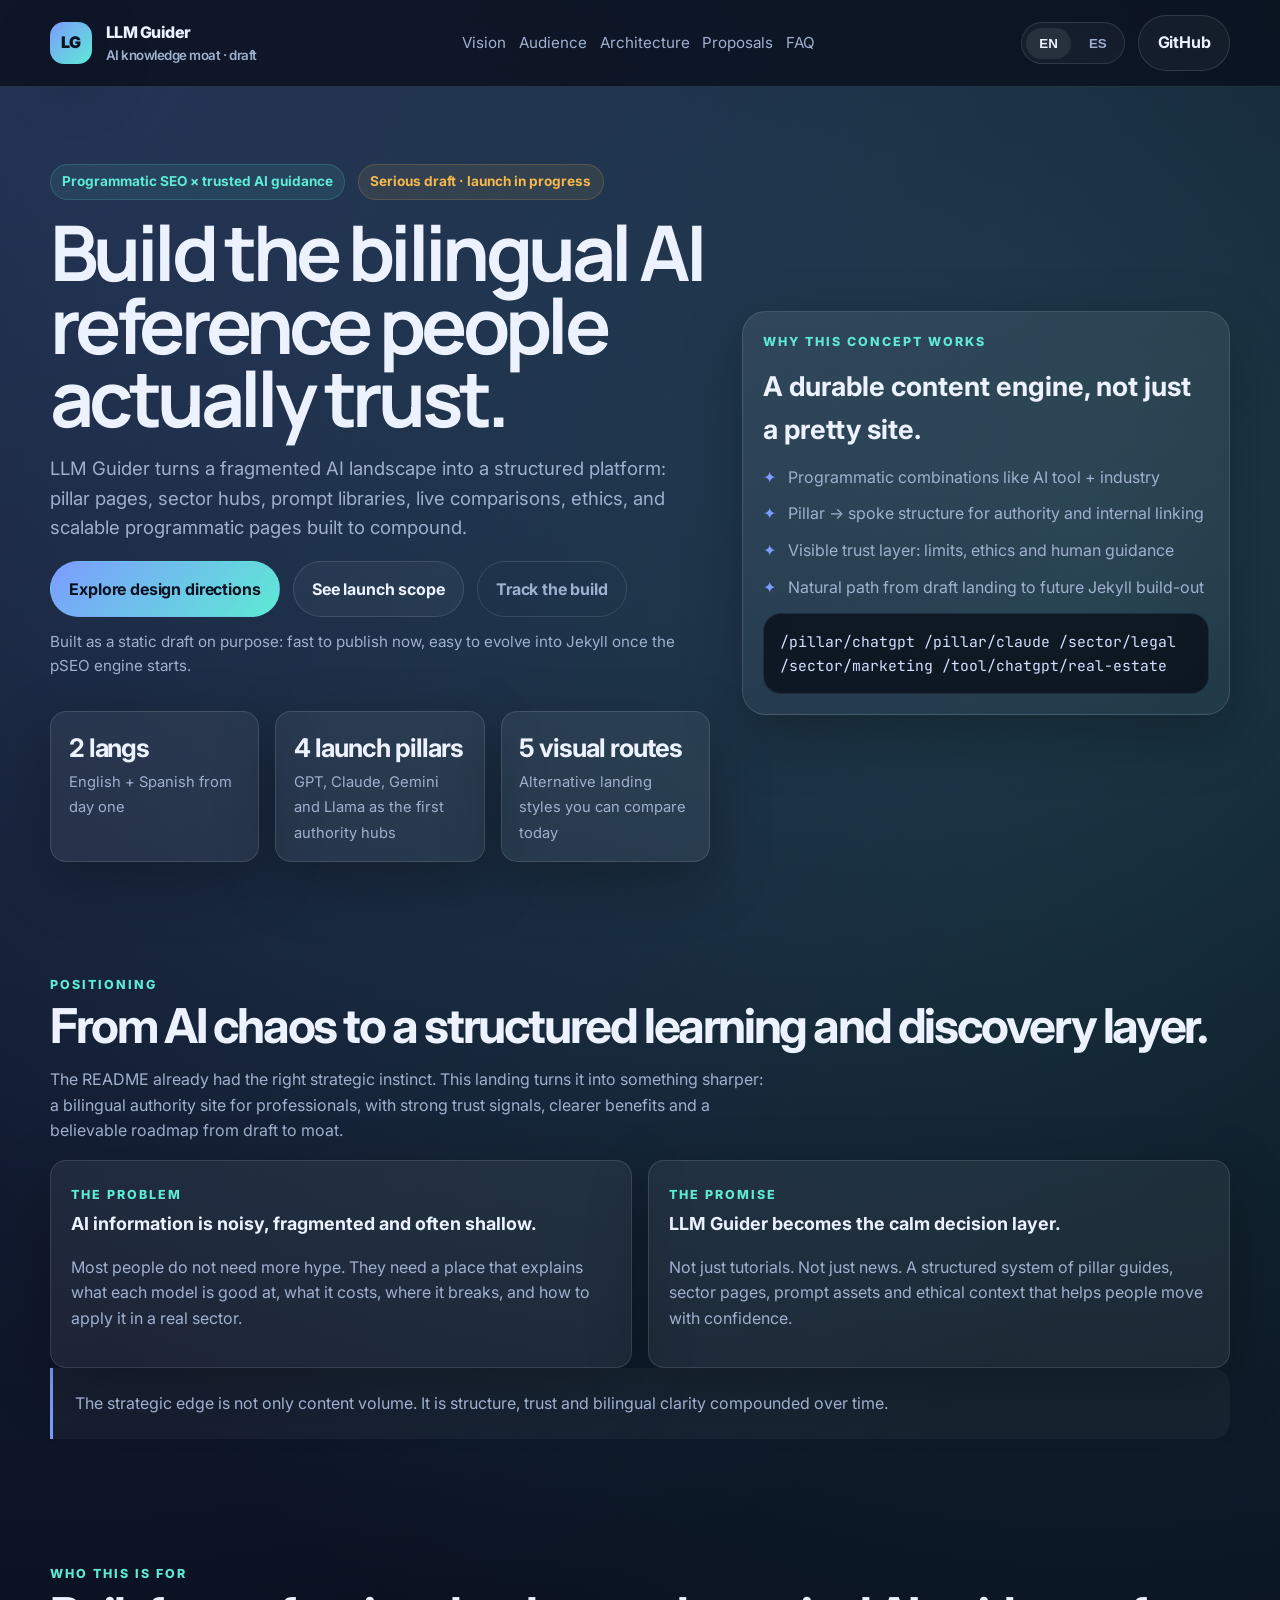
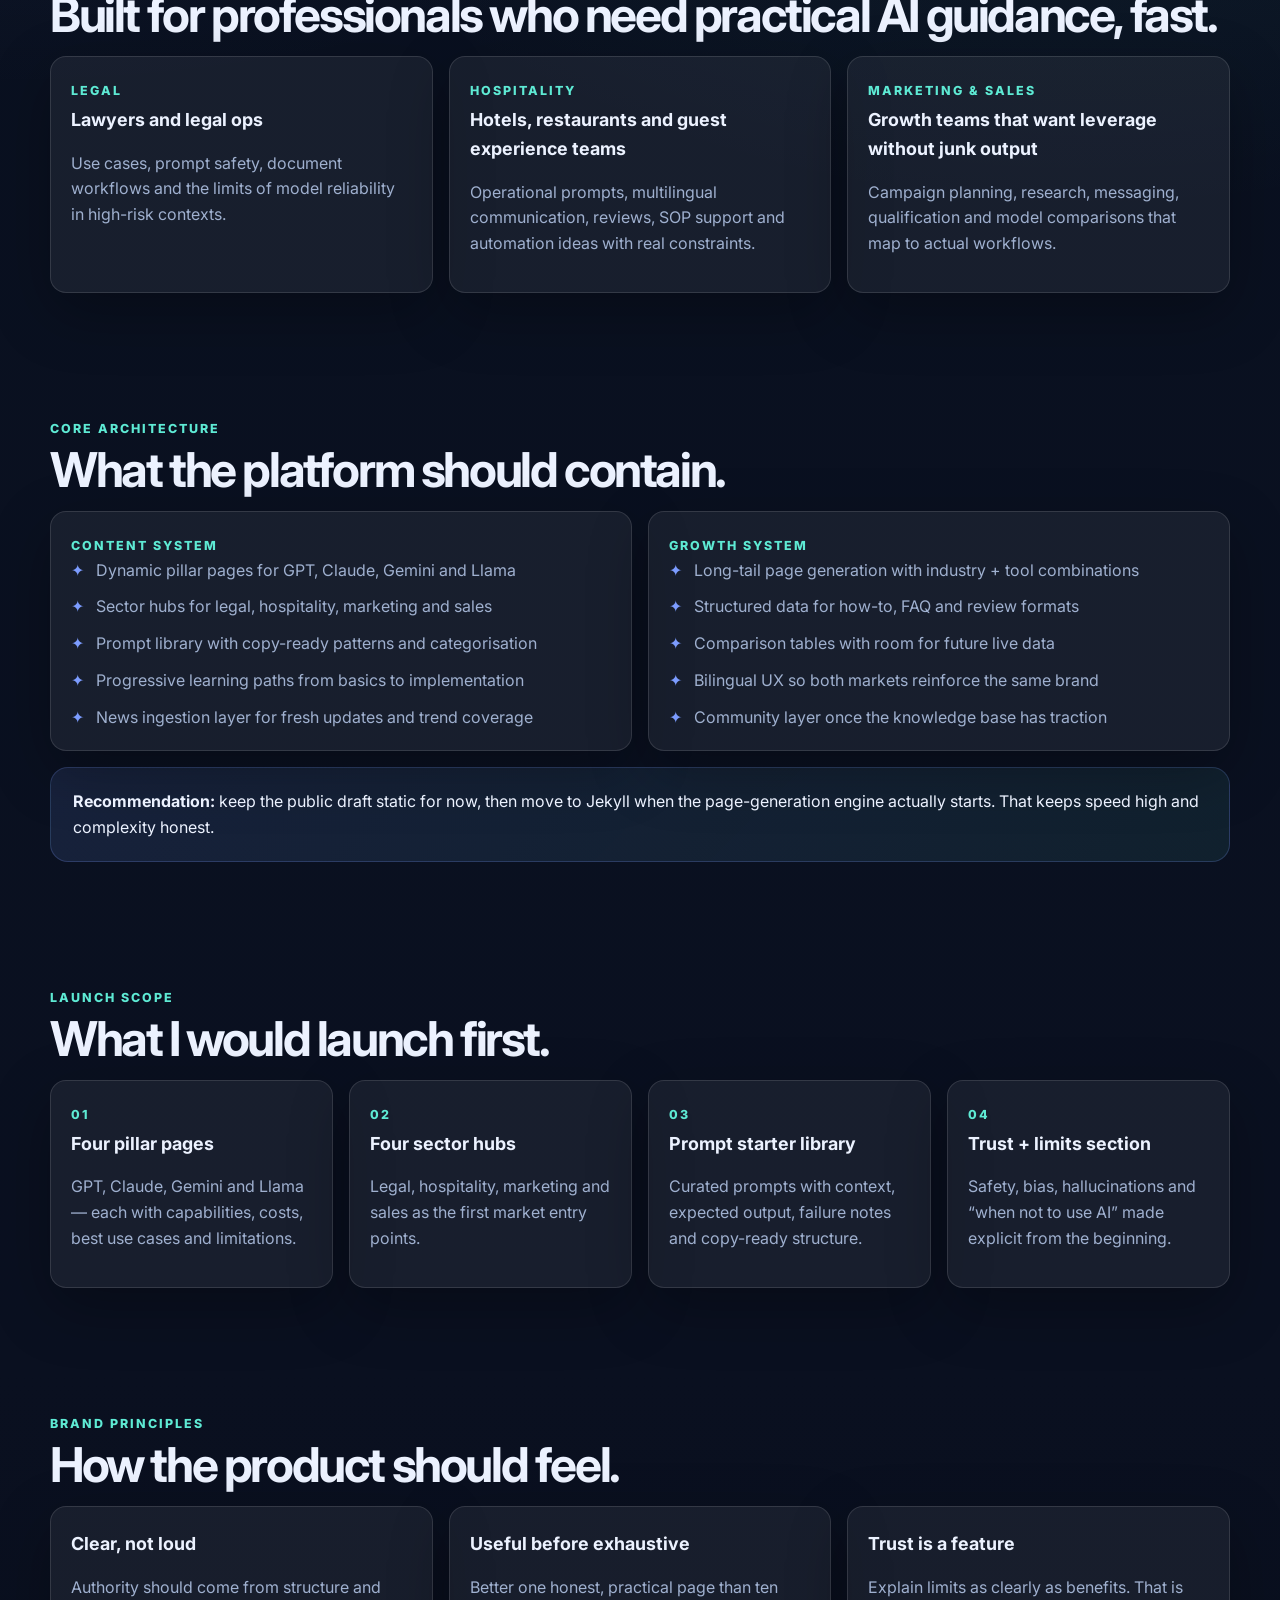
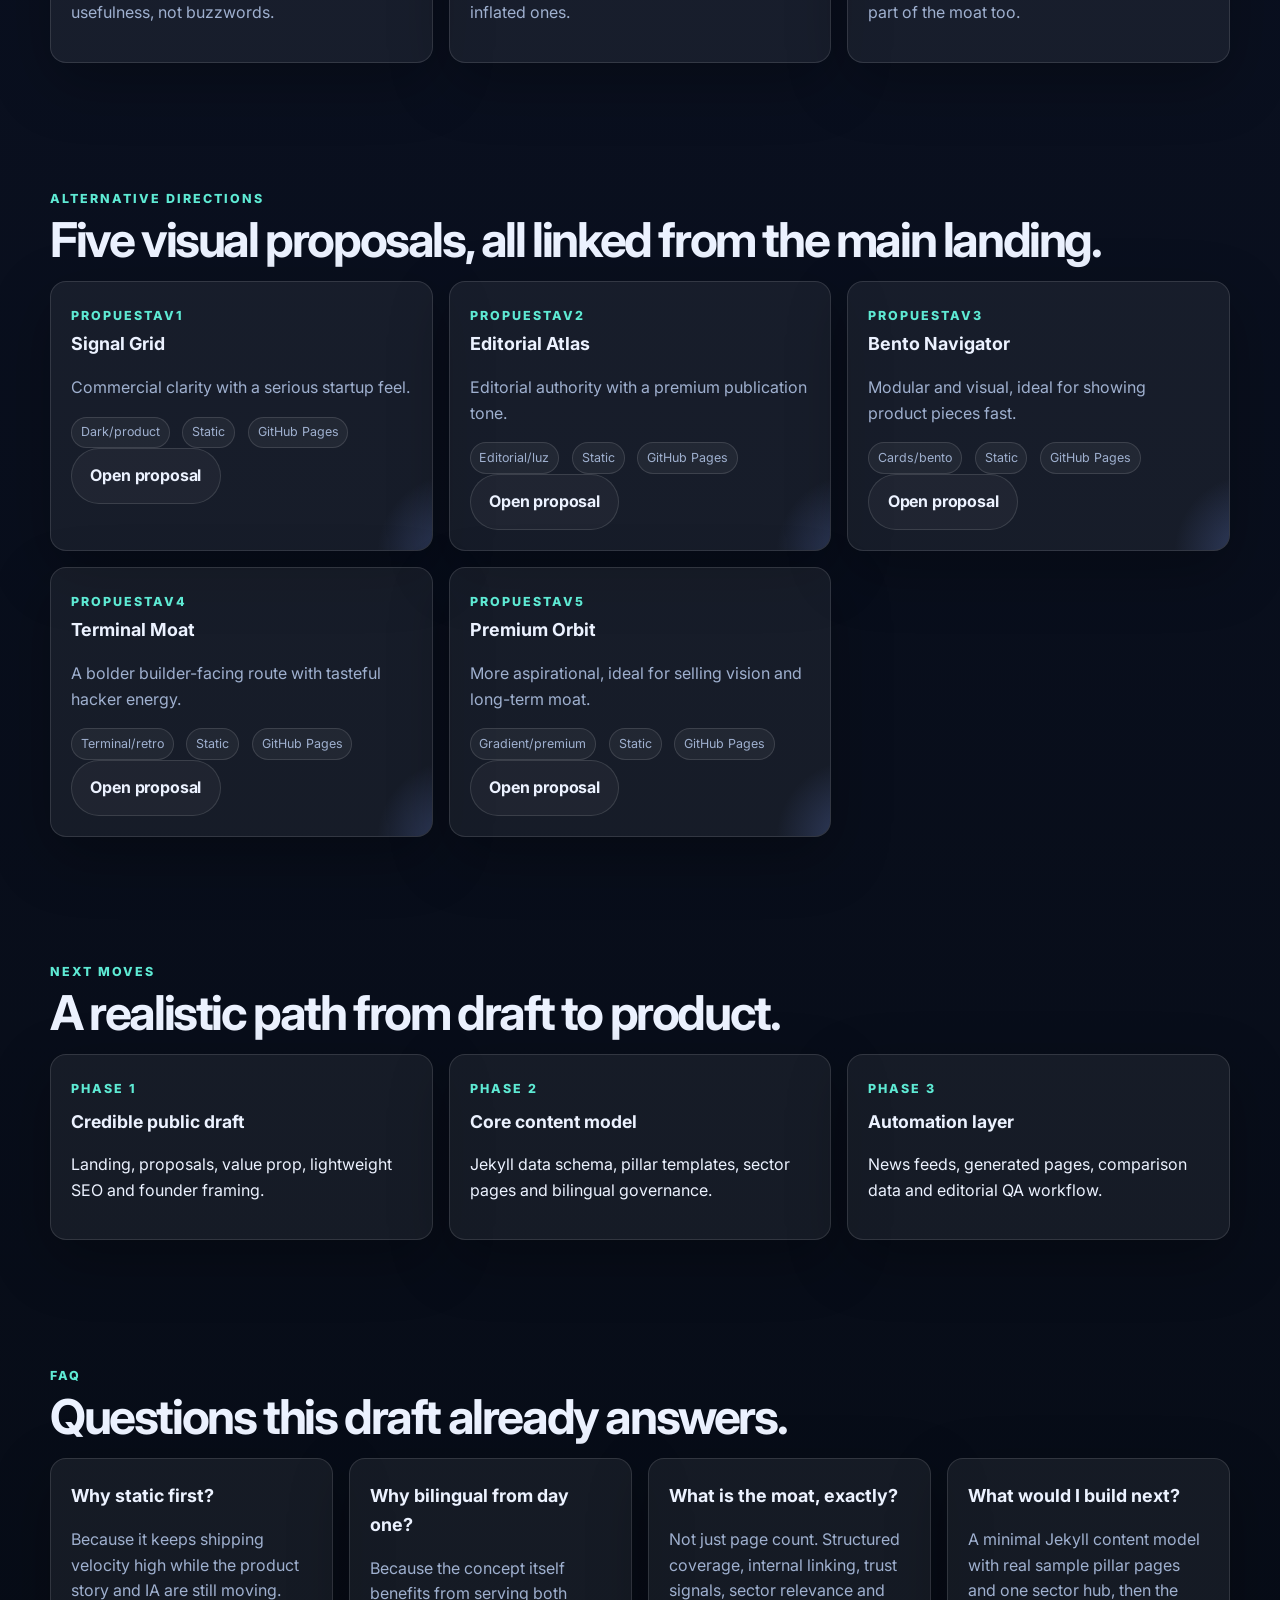
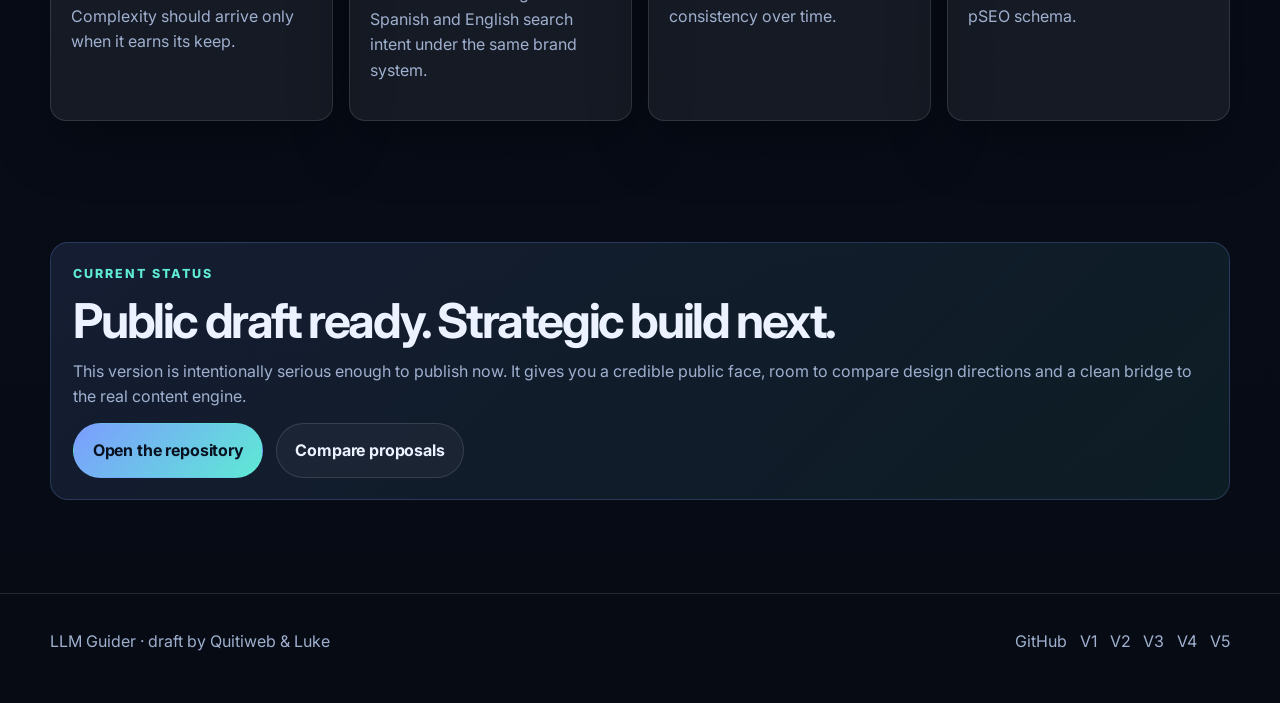
==== index.html @ 237760b2 "Create public landing and design proposal drafts" ====
<!doctype html>
<html lang="en">
<head>
  <title>LLM Guider — Build the AI knowledge moat</title>
  <meta name="description" content="LLM Guider is a bilingual AI knowledge platform concept: pillar pages, programmatic SEO, sector hubs, prompt libraries, and trustworthy guidance for real professionals.">
  <meta property="og:title" content="LLM Guider — Build the AI knowledge moat">
  <meta property="og:description" content="A serious draft for a scalable bilingual AI authority site built around programmatic SEO, sector hubs and trustworthy learning paths.">
  <meta property="og:type" content="website">
  <meta property="og:url" content="https://guider.quitiweb.com/">
  <meta property="og:image" content="https://guider.quitiweb.com/assets/og-preview.svg">
  <meta name="twitter:card" content="summary_large_image">
  <meta name="twitter:title" content="LLM Guider — Build the AI knowledge moat">
  <meta name="twitter:description" content="Bilingual AI authority platform draft with sector hubs, pSEO and trustworthy guidance.">
  <meta name="twitter:image" content="https://guider.quitiweb.com/assets/og-preview.svg">
  <meta charset="utf-8">
  <meta name="viewport" content="width=device-width, initial-scale=1">
  <meta name="theme-color" content="#08111f">
  <link rel="icon" href="/assets/favicon.svg" type="image/svg+xml">
  <link rel="preconnect" href="https://fonts.googleapis.com">
  <link rel="preconnect" href="https://fonts.gstatic.com" crossorigin>
  <link href="https://fonts.googleapis.com/css2?family=Inter:wght@400;500;600;700;800&family=JetBrains+Mono:wght@400;600;700&family=Manrope:wght@600;700;800&display=swap" rel="stylesheet">
  <link rel="stylesheet" href="/assets/site.css">
  <script type="application/ld+json">{
    "@context": "https://schema.org",
    "@type": "WebSite",
    "name": "LLM Guider",
    "url": "https://guider.quitiweb.com/",
    "description": "Bilingual AI knowledge platform draft focused on programmatic SEO, learning paths, sector hubs and trustworthy guidance.",
    "inLanguage": ["en", "es"],
    "creator": [{"@type": "Person", "name": "Quitiweb"}, {"@type": "Person", "name": "Luke"}]
  }</script>
</head>
<body>
<header class="site-header">
  <div class="container nav">
    <a class="brand" href="/"><span class="brand-mark">LG</span><span>LLM Guider<small>AI knowledge moat · draft</small></span></a>
    <div class="nav-links">
      <a href="#vision"><span class="inline-lang" data-lang="en">Vision</span><span class="inline-lang" data-lang="es">Visión</span></a>
      <a href="#audience"><span class="inline-lang" data-lang="en">Audience</span><span class="inline-lang" data-lang="es">Audiencia</span></a>
      <a href="#architecture"><span class="inline-lang" data-lang="en">Architecture</span><span class="inline-lang" data-lang="es">Arquitectura</span></a>
      <a href="#proposals"><span class="inline-lang" data-lang="en">Proposals</span><span class="inline-lang" data-lang="es">Propuestas</span></a>
      <a href="#faq">FAQ</a>
    </div>
    <div class="nav-actions">
      <div class="toggle-group" aria-label="Language toggle"><button type="button" data-set-lang="en">EN</button><button type="button" data-set-lang="es">ES</button></div>
      <a class="button button-secondary" href="https://github.com/Quitiweb/llm-guider">GitHub</a>
    </div>
  </div>
</header>
<main>
<section class="hero"><div class="container hero-grid"><div>
<div class="badge-row"><span class="eyebrow">Programmatic SEO × trusted AI guidance</span><span class="status-chip"><span class="inline-lang" data-lang="en">Serious draft · launch in progress</span><span class="inline-lang" data-lang="es">Draft serio · lanzamiento en marcha</span></span></div>
<div data-lang="en"><h1>Build the bilingual AI reference people actually trust.</h1></div>
<div data-lang="es"><h1>Construid la referencia bilingüe sobre IA en la que la gente sí confíe.</h1></div>
<div data-lang="en"><p class="lead">LLM Guider turns a fragmented AI landscape into a structured platform: pillar pages, sector hubs, prompt libraries, live comparisons, ethics, and scalable programmatic pages built to compound.</p></div>
<div data-lang="es"><p class="lead">LLM Guider convierte un panorama de IA fragmentado en una plataforma estructurada: páginas pilar, hubs sectoriales, biblioteca de prompts, comparativas vivas, ética y páginas programáticas pensadas para escalar.</p></div>
<div class="hero-actions">
<a class="button button-primary" href="#proposals"><span class="inline-lang" data-lang="en">Explore design directions</span><span class="inline-lang" data-lang="es">Ver propuestas de diseño</span></a>
<a class="button button-secondary" href="#launch-scope"><span class="inline-lang" data-lang="en">See launch scope</span><span class="inline-lang" data-lang="es">Ver alcance inicial</span></a>
<a class="button button-ghost" href="https://github.com/Quitiweb/llm-guider"><span class="inline-lang" data-lang="en">Track the build</span><span class="inline-lang" data-lang="es">Seguir el build</span></a>
</div>
<div data-lang="en"><p class="hero-note">Built as a static draft on purpose: fast to publish now, easy to evolve into Jekyll once the pSEO engine starts.</p></div>
<div data-lang="es"><p class="hero-note">Hecho en estático a propósito: rápido de publicar ahora y fácil de evolucionar a Jekyll cuando arranque el motor de pSEO.</p></div>
<div class="metrics"><div class="metric"><strong>2 langs</strong><span><span class="inline-lang" data-lang="en">English + Spanish from day one</span><span class="inline-lang" data-lang="es">Inglés + español desde el día uno</span></span></div><div class="metric"><strong>4 launch pillars</strong><span><span class="inline-lang" data-lang="en">GPT, Claude, Gemini and Llama as the first authority hubs</span><span class="inline-lang" data-lang="es">GPT, Claude, Gemini y Llama como primeros hubs de autoridad</span></span></div><div class="metric"><strong>5 visual routes</strong><span><span class="inline-lang" data-lang="en">Alternative landing styles you can compare today</span><span class="inline-lang" data-lang="es">Cinco estilos de landing comparables desde ya</span></span></div></div>
</div>
<aside class="hero-card"><div class="stack"><span class="kicker"><span class="inline-lang" data-lang="en">Why this concept works</span><span class="inline-lang" data-lang="es">Por qué funciona esta idea</span></span>
<div data-lang="en"><h2 style="font-size:1.7rem; margin:0;">A durable content engine, not just a pretty site.</h2></div>
<div data-lang="es"><h2 style="font-size:1.7rem; margin:0;">Un motor de contenido duradero, no solo una web bonita.</h2></div>
<ul class="list"><li><span class="inline-lang" data-lang="en">Programmatic combinations like AI tool + industry</span><span class="inline-lang" data-lang="es">Combinaciones programáticas como herramienta IA + industria</span></li><li><span class="inline-lang" data-lang="en">Pillar → spoke structure for authority and internal linking</span><span class="inline-lang" data-lang="es">Estructura pillar → spoke para autoridad y enlazado interno</span></li><li><span class="inline-lang" data-lang="en">Visible trust layer: limits, ethics and human guidance</span><span class="inline-lang" data-lang="es">Capa visible de confianza: límites, ética y guía humana</span></li><li><span class="inline-lang" data-lang="en">Natural path from draft landing to future Jekyll build-out</span><span class="inline-lang" data-lang="es">Camino natural desde el draft hasta un futuro despliegue en Jekyll</span></li></ul>
<div class="code-block">/pillar/chatgpt
/pillar/claude
/sector/legal
/sector/marketing
/tool/chatgpt/real-estate</div></div></aside>
</div></section>

<section id="vision" class="section"><div class="container"><span class="kicker"><span class="inline-lang" data-lang="en">Positioning</span><span class="inline-lang" data-lang="es">Posicionamiento</span></span>
<div data-lang="en"><h2>From AI chaos to a structured learning and discovery layer.</h2></div>
<div data-lang="es"><h2>Del caos de la IA a una capa estructurada de aprendizaje y descubrimiento.</h2></div>
<div data-lang="en"><p class="section-intro">The README already had the right strategic instinct. This landing turns it into something sharper: a bilingual authority site for professionals, with strong trust signals, clearer benefits and a believable roadmap from draft to moat.</p></div>
<div data-lang="es"><p class="section-intro">El README ya tenía el instinto estratégico correcto. Esta landing lo convierte en algo más afilado: un sitio bilingüe de autoridad para profesionales, con señales de confianza más fuertes, beneficios más claros y una hoja de ruta creíble desde draft hasta moat.</p></div>
<div class="story-grid">
<article class="story-card"><span class="kicker"><span class="inline-lang" data-lang="en">The problem</span><span class="inline-lang" data-lang="es">El problema</span></span><div data-lang="en"><h3>AI information is noisy, fragmented and often shallow.</h3><p>Most people do not need more hype. They need a place that explains what each model is good at, what it costs, where it breaks, and how to apply it in a real sector.</p></div>
<div data-lang="es"><h3>La información sobre IA es ruidosa, fragmentada y muchas veces superficial.</h3><p>La mayoría no necesita más hype. Necesita un lugar que explique para qué sirve cada modelo, cuánto cuesta, dónde falla y cómo aplicarlo en un sector real.</p></div></article>
<article class="story-card"><span class="kicker"><span class="inline-lang" data-lang="en">The promise</span><span class="inline-lang" data-lang="es">La promesa</span></span><div data-lang="en"><h3>LLM Guider becomes the calm decision layer.</h3><p>Not just tutorials. Not just news. A structured system of pillar guides, sector pages, prompt assets and ethical context that helps people move with confidence.</p></div>
<div data-lang="es"><h3>LLM Guider se convierte en la capa serena de decisión.</h3><p>No solo tutoriales. No solo noticias. Un sistema estructurado de guías pilar, páginas sectoriales, assets de prompts y contexto ético para avanzar con confianza.</p></div></article>
</div>
<div class="quote"><span class="inline-lang" data-lang="en">The strategic edge is not only content volume. It is structure, trust and bilingual clarity compounded over time.</span><span class="inline-lang" data-lang="es">La ventaja estratégica no es solo el volumen de contenido. Es estructura, confianza y claridad bilingüe compuestas en el tiempo.</span></div>
</div></section>

<section id="audience" class="section"><div class="container"><span class="kicker"><span class="inline-lang" data-lang="en">Who this is for</span><span class="inline-lang" data-lang="es">Para quién es</span></span>
<div data-lang="en"><h2>Built for professionals who need practical AI guidance, fast.</h2></div>
<div data-lang="es"><h2>Hecho para profesionales que necesitan guía práctica sobre IA, rápido.</h2></div>
<div class="audience-grid">
<article class="audience-card"><span class="kicker">Legal</span><div data-lang="en"><h3>Lawyers and legal ops</h3><p>Use cases, prompt safety, document workflows and the limits of model reliability in high-risk contexts.</p></div>
<div data-lang="es"><h3>Abogados y legal ops</h3><p>Casos de uso, seguridad en prompts, flujos documentales y límites de fiabilidad en contextos de riesgo.</p></div></article>
<article class="audience-card"><span class="kicker">Hospitality</span><div data-lang="en"><h3>Hotels, restaurants and guest experience teams</h3><p>Operational prompts, multilingual communication, reviews, SOP support and automation ideas with real constraints.</p></div>
<div data-lang="es"><h3>Hoteles, restaurantes y equipos de experiencia de cliente</h3><p>Prompts operativos, comunicación multilingüe, reseñas, apoyo a SOPs e ideas de automatización con restricciones reales.</p></div></article>
<article class="audience-card"><span class="kicker">Marketing & Sales</span><div data-lang="en"><h3>Growth teams that want leverage without junk output</h3><p>Campaign planning, research, messaging, qualification and model comparisons that map to actual workflows.</p></div>
<div data-lang="es"><h3>Equipos de growth que quieren palanca sin basura generada</h3><p>Planificación de campañas, research, mensajería, cualificación y comparativas de modelos ligadas a flujos reales.</p></div></article>
</div>
</div></section>

<section id="architecture" class="section"><div class="container"><span class="kicker"><span class="inline-lang" data-lang="en">Core architecture</span><span class="inline-lang" data-lang="es">Arquitectura base</span></span>
<div data-lang="en"><h2>What the platform should contain.</h2></div>
<div data-lang="es"><h2>Qué debería contener la plataforma.</h2></div>
<div class="grid-2"><article class="card"><span class="kicker"><span class="inline-lang" data-lang="en">Content system</span><span class="inline-lang" data-lang="es">Sistema de contenido</span></span><ul class="list"><li><span class="inline-lang" data-lang="en">Dynamic pillar pages for GPT, Claude, Gemini and Llama</span><span class="inline-lang" data-lang="es">Páginas pilar dinámicas para GPT, Claude, Gemini y Llama</span></li><li><span class="inline-lang" data-lang="en">Sector hubs for legal, hospitality, marketing and sales</span><span class="inline-lang" data-lang="es">Hubs sectoriales para legal, hostelería, marketing y ventas</span></li><li><span class="inline-lang" data-lang="en">Prompt library with copy-ready patterns and categorisation</span><span class="inline-lang" data-lang="es">Biblioteca de prompts con patrones listos para copiar y categorizar</span></li><li><span class="inline-lang" data-lang="en">Progressive learning paths from basics to implementation</span><span class="inline-lang" data-lang="es">Rutas progresivas desde conceptos básicos hasta implementación</span></li><li><span class="inline-lang" data-lang="en">News ingestion layer for fresh updates and trend coverage</span><span class="inline-lang" data-lang="es">Capa de ingestión de noticias para actualidad y tendencias</span></li></ul></article>
<article class="card"><span class="kicker"><span class="inline-lang" data-lang="en">Growth system</span><span class="inline-lang" data-lang="es">Sistema de crecimiento</span></span><ul class="list"><li><span class="inline-lang" data-lang="en">Long-tail page generation with industry + tool combinations</span><span class="inline-lang" data-lang="es">Generación long-tail con combinaciones industria + herramienta</span></li><li><span class="inline-lang" data-lang="en">Structured data for how-to, FAQ and review formats</span><span class="inline-lang" data-lang="es">Datos estructurados para tutoriales, FAQs y reseñas</span></li><li><span class="inline-lang" data-lang="en">Comparison tables with room for future live data</span><span class="inline-lang" data-lang="es">Tablas comparativas con hueco para datos vivos</span></li><li><span class="inline-lang" data-lang="en">Bilingual UX so both markets reinforce the same brand</span><span class="inline-lang" data-lang="es">UX bilingüe para reforzar la misma marca en ambos mercados</span></li><li><span class="inline-lang" data-lang="en">Community layer once the knowledge base has traction</span><span class="inline-lang" data-lang="es">Capa de comunidad cuando la base de conocimiento tenga tracción</span></li></ul></article></div>
<div class="callout" style="margin-top:1rem;"><div data-lang="en"><strong>Recommendation:</strong> keep the public draft static for now, then move to Jekyll when the page-generation engine actually starts. That keeps speed high and complexity honest.</div>
<div data-lang="es"><strong>Recomendación:</strong> mantened el draft público en estático por ahora y pasad a Jekyll cuando empiece de verdad el motor de generación de páginas. Así mantenéis velocidad alta y complejidad honesta.</div></div>
</div></section>

<section id="launch-scope" class="section"><div class="container"><span class="kicker"><span class="inline-lang" data-lang="en">Launch scope</span><span class="inline-lang" data-lang="es">Alcance inicial</span></span>
<div data-lang="en"><h2>What I would launch first.</h2></div>
<div data-lang="es"><h2>Lo que yo lanzaría primero.</h2></div>
<div class="grid-4">
<article class="mini-card"><span class="kicker">01</span><div data-lang="en"><h3>Four pillar pages</h3><p>GPT, Claude, Gemini and Llama — each with capabilities, costs, best use cases and limitations.</p></div>
<div data-lang="es"><h3>Cuatro páginas pilar</h3><p>GPT, Claude, Gemini y Llama — cada una con capacidades, costes, mejores usos y limitaciones.</p></div></article>
<article class="mini-card"><span class="kicker">02</span><div data-lang="en"><h3>Four sector hubs</h3><p>Legal, hospitality, marketing and sales as the first market entry points.</p></div>
<div data-lang="es"><h3>Cuatro hubs sectoriales</h3><p>Legal, hostelería, marketing y ventas como primeros puntos de entrada.</p></div></article>
<article class="mini-card"><span class="kicker">03</span><div data-lang="en"><h3>Prompt starter library</h3><p>Curated prompts with context, expected output, failure notes and copy-ready structure.</p></div>
<div data-lang="es"><h3>Biblioteca inicial de prompts</h3><p>Prompts curados con contexto, salida esperada, notas de fallo y estructura lista para copiar.</p></div></article>
<article class="mini-card"><span class="kicker">04</span><div data-lang="en"><h3>Trust + limits section</h3><p>Safety, bias, hallucinations and “when not to use AI” made explicit from the beginning.</p></div>
<div data-lang="es"><h3>Sección de confianza y límites</h3><p>Seguridad, sesgos, alucinaciones y “cuándo no usar IA” explícitos desde el principio.</p></div></article>
</div>
</div></section>

<section class="section"><div class="container"><span class="kicker"><span class="inline-lang" data-lang="en">Brand principles</span><span class="inline-lang" data-lang="es">Principios de marca</span></span>
<div data-lang="en"><h2>How the product should feel.</h2></div>
<div data-lang="es"><h2>Cómo debería sentirse el producto.</h2></div>
<div class="principles-grid">
<article class="principle"><div data-lang="en"><h3>Clear, not loud</h3><p>Authority should come from structure and usefulness, not buzzwords.</p></div>
<div data-lang="es"><h3>Claro, no ruidoso</h3><p>La autoridad debe venir de la estructura y la utilidad, no de las buzzwords.</p></div></article>
<article class="principle"><div data-lang="en"><h3>Useful before exhaustive</h3><p>Better one honest, practical page than ten inflated ones.</p></div>
<div data-lang="es"><h3>Útil antes que exhaustivo</h3><p>Mejor una página honesta y práctica que diez infladas.</p></div></article>
<article class="principle"><div data-lang="en"><h3>Trust is a feature</h3><p>Explain limits as clearly as benefits. That is part of the moat too.</p></div>
<div data-lang="es"><h3>La confianza es una feature</h3><p>Explicar límites tan claro como beneficios. Eso también forma parte del moat.</p></div></article>
</div>
</div></section>

<section id="proposals" class="section"><div class="container"><span class="kicker"><span class="inline-lang" data-lang="en">Alternative directions</span><span class="inline-lang" data-lang="es">Direcciones alternativas</span></span>
<div data-lang="en"><h2>Five visual proposals, all linked from the main landing.</h2></div>
<div data-lang="es"><h2>Cinco propuestas visuales, todas enlazadas desde la landing principal.</h2></div>
<div class="proposal-grid"><article class="proposal-card"><span class="kicker">propuestav1</span><h3>Signal Grid</h3><div data-lang="en"><p>Commercial clarity with a serious startup feel.</p></div>
<div data-lang="es"><p>Mezcla claridad comercial y look startup serio.</p></div><div class="tag-row"><span class="tag">Dark/product</span><span class="tag">Static</span><span class="tag">GitHub Pages</span></div><a class="button button-secondary" href="/propuestav1/"><span class="inline-lang" data-lang="en">Open proposal</span><span class="inline-lang" data-lang="es">Abrir propuesta</span></a></article><article class="proposal-card"><span class="kicker">propuestav2</span><h3>Editorial Atlas</h3><div data-lang="en"><p>Editorial authority with a premium publication tone.</p></div>
<div data-lang="es"><p>Más magazine + autoridad, ideal si queréis sonar a medio premium.</p></div><div class="tag-row"><span class="tag">Editorial/luz</span><span class="tag">Static</span><span class="tag">GitHub Pages</span></div><a class="button button-secondary" href="/propuestav2/"><span class="inline-lang" data-lang="en">Open proposal</span><span class="inline-lang" data-lang="es">Abrir propuesta</span></a></article><article class="proposal-card"><span class="kicker">propuestav3</span><h3>Bento Navigator</h3><div data-lang="en"><p>Modular and visual, ideal for showing product pieces fast.</p></div>
<div data-lang="es"><p>Muy visual, modular y preparado para enseñar features rápidamente.</p></div><div class="tag-row"><span class="tag">Cards/bento</span><span class="tag">Static</span><span class="tag">GitHub Pages</span></div><a class="button button-secondary" href="/propuestav3/"><span class="inline-lang" data-lang="en">Open proposal</span><span class="inline-lang" data-lang="es">Abrir propuesta</span></a></article><article class="proposal-card"><span class="kicker">propuestav4</span><h3>Terminal Moat</h3><div data-lang="en"><p>A bolder builder-facing route with tasteful hacker energy.</p></div>
<div data-lang="es"><p>Más atrevida: guiño builder, infra y cultura hacker elegante.</p></div><div class="tag-row"><span class="tag">Terminal/retro</span><span class="tag">Static</span><span class="tag">GitHub Pages</span></div><a class="button button-secondary" href="/propuestav4/"><span class="inline-lang" data-lang="en">Open proposal</span><span class="inline-lang" data-lang="es">Abrir propuesta</span></a></article><article class="proposal-card"><span class="kicker">propuestav5</span><h3>Premium Orbit</h3><div data-lang="en"><p>More aspirational, ideal for selling vision and long-term moat.</p></div>
<div data-lang="es"><p>Más aspiracional, perfecta si queréis vender visión y moat.</p></div><div class="tag-row"><span class="tag">Gradient/premium</span><span class="tag">Static</span><span class="tag">GitHub Pages</span></div><a class="button button-secondary" href="/propuestav5/"><span class="inline-lang" data-lang="en">Open proposal</span><span class="inline-lang" data-lang="es">Abrir propuesta</span></a></article></div>
</div></section>

<section id="roadmap" class="section"><div class="container"><span class="kicker"><span class="inline-lang" data-lang="en">Next moves</span><span class="inline-lang" data-lang="es">Siguientes pasos</span></span>
<div data-lang="en"><h2>A realistic path from draft to product.</h2></div>
<div data-lang="es"><h2>Un camino realista desde draft a producto.</h2></div>
<div class="timeline"><article class="timeline-step"><span class="kicker">Phase 1</span><div data-lang="en"><strong>Credible public draft</strong><p>Landing, proposals, value prop, lightweight SEO and founder framing.</p></div>
<div data-lang="es"><strong>Draft público creíble</strong><p>Landing, propuestas, propuesta de valor, SEO ligero y framing fundador.</p></div></article><article class="timeline-step"><span class="kicker">Phase 2</span><div data-lang="en"><strong>Core content model</strong><p>Jekyll data schema, pillar templates, sector pages and bilingual governance.</p></div>
<div data-lang="es"><strong>Modelo de contenido base</strong><p>Esquema de datos en Jekyll, plantillas pilar, páginas de sector y gobierno bilingüe.</p></div></article><article class="timeline-step"><span class="kicker">Phase 3</span><div data-lang="en"><strong>Automation layer</strong><p>News feeds, generated pages, comparison data and editorial QA workflow.</p></div>
<div data-lang="es"><strong>Capa de automatización</strong><p>Feeds de noticias, páginas generadas, datos comparativos y flujo editorial con QA.</p></div></article></div>
</div></section>

<section id="faq" class="section"><div class="container"><span class="kicker">FAQ</span>
<div data-lang="en"><h2>Questions this draft already answers.</h2></div>
<div data-lang="es"><h2>Preguntas que este draft ya responde.</h2></div>
<div class="faq-grid">
<article class="faq-item"><div data-lang="en"><h3>Why static first?</h3><p>Because it keeps shipping velocity high while the product story and IA are still moving. Complexity should arrive only when it earns its keep.</p></div>
<div data-lang="es"><h3>¿Por qué estático primero?</h3><p>Porque mantiene alta la velocidad de publicación mientras la historia del producto y la arquitectura de información aún se mueven. La complejidad debe llegar solo cuando se la gane.</p></div></article>
<article class="faq-item"><div data-lang="en"><h3>Why bilingual from day one?</h3><p>Because the concept itself benefits from serving both Spanish and English search intent under the same brand system.</p></div>
<div data-lang="es"><h3>¿Por qué bilingüe desde el día uno?</h3><p>Porque el propio concepto se beneficia de servir intención de búsqueda en español e inglés bajo el mismo sistema de marca.</p></div></article>
<article class="faq-item"><div data-lang="en"><h3>What is the moat, exactly?</h3><p>Not just page count. Structured coverage, internal linking, trust signals, sector relevance and consistency over time.</p></div>
<div data-lang="es"><h3>¿Qué es exactamente el moat?</h3><p>No solo cantidad de páginas. Cobertura estructurada, enlazado interno, señales de confianza, relevancia sectorial y consistencia en el tiempo.</p></div></article>
<article class="faq-item"><div data-lang="en"><h3>What would I build next?</h3><p>A minimal Jekyll content model with real sample pillar pages and one sector hub, then the pSEO schema.</p></div>
<div data-lang="es"><h3>¿Qué construiría después?</h3><p>Un modelo mínimo en Jekyll con páginas pilar reales de muestra y un hub sectorial, y después el esquema pSEO.</p></div></article>
</div>
</div></section>

<section class="section"><div class="container launch-panel"><span class="kicker"><span class="inline-lang" data-lang="en">Current status</span><span class="inline-lang" data-lang="es">Estado actual</span></span>
<div data-lang="en"><h2 style="margin:0;">Public draft ready. Strategic build next.</h2></div>
<div data-lang="es"><h2 style="margin:0;">Draft público listo. El siguiente paso es construcción estratégica.</h2></div>
<div data-lang="en"><p class="section-intro" style="margin:0; max-width:none;">This version is intentionally serious enough to publish now. It gives you a credible public face, room to compare design directions and a clean bridge to the real content engine.</p></div>
<div data-lang="es"><p class="section-intro" style="margin:0; max-width:none;">Esta versión es intencionalmente lo bastante seria como para publicar ya. Os da una cara pública creíble, espacio para comparar direcciones visuales y un puente limpio hacia el motor real de contenido.</p></div>
<div class="cta-row"><a class="button button-primary" href="https://github.com/Quitiweb/llm-guider"><span class="inline-lang" data-lang="en">Open the repository</span><span class="inline-lang" data-lang="es">Abrir el repositorio</span></a><a class="button button-secondary" href="#proposals"><span class="inline-lang" data-lang="en">Compare proposals</span><span class="inline-lang" data-lang="es">Comparar propuestas</span></a></div>
</div></section>
</main>
<footer class="footer"><div class="container" style="display:flex; justify-content:space-between; gap:1rem; flex-wrap:wrap;"><div>LLM Guider · draft by Quitiweb & Luke</div><div style="display:flex; gap:.8rem; flex-wrap:wrap;"><a href="https://github.com/Quitiweb/llm-guider">GitHub</a><a href="/propuestav1/">V1</a><a href="/propuestav2/">V2</a><a href="/propuestav3/">V3</a><a href="/propuestav4/">V4</a><a href="/propuestav5/">V5</a></div></div></footer>
<script src="/assets/site.js"></script>
</body></html>
---- assets/site.css ----
:root {
  --bg: #08111f;
  --bg-soft: #0e1728;
  --panel: rgba(255,255,255,0.06);
  --panel-strong: rgba(255,255,255,0.1);
  --text: #ecf2ff;
  --muted: #9fb0cf;
  --line: rgba(255,255,255,0.12);
  --brand: #7c9cff;
  --brand-2: #5eead4;
  --accent: #f5b84d;
  --success: #7ee787;
  --danger: #ff8f8f;
  --shadow: 0 20px 60px rgba(0,0,0,.28);
  --radius: 24px;
  --radius-sm: 16px;
  --container: 1180px;
  --font-sans: Inter, ui-sans-serif, system-ui, -apple-system, BlinkMacSystemFont, "Segoe UI", sans-serif;
  --font-display: Manrope, var(--font-sans);
  --font-mono: "JetBrains Mono", "SFMono-Regular", Consolas, monospace;
  --gradient: radial-gradient(circle at top left, rgba(124,156,255,.24), transparent 30%), radial-gradient(circle at 85% 10%, rgba(94,234,212,.16), transparent 25%), linear-gradient(180deg, #091120 0%, #0a1020 54%, #060b14 100%);
}
* { box-sizing: border-box; }
html { scroll-behavior: smooth; }
body { margin: 0; font-family: var(--font-sans); background: var(--gradient); color: var(--text); line-height: 1.6; }
a { color: inherit; text-decoration: none; }
img, svg { max-width: 100%; }
.container { width: min(var(--container), calc(100% - 2rem)); margin: 0 auto; }
.site-header { position: sticky; top: 0; z-index: 20; background: rgba(7,12,24,.72); backdrop-filter: blur(18px); border-bottom: 1px solid var(--line); }
.nav { display: flex; align-items: center; justify-content: space-between; gap: 1rem; padding: .95rem 0; }
.brand { display:flex; align-items:center; gap:.85rem; font-weight: 800; letter-spacing: -.03em; }
.brand-mark { width: 42px; height: 42px; border-radius: 14px; display:grid; place-items:center; background: linear-gradient(135deg, var(--brand), var(--brand-2)); color: #08111f; font-weight: 900; box-shadow: var(--shadow); }
.brand small { display:block; font-weight:600; color: var(--muted); }
.nav-links, .nav-actions, .hero-actions, .tag-row, .cta-row, .badge-row { display:flex; align-items:center; gap: .8rem; flex-wrap: wrap; }
.nav-links a { color: var(--muted); font-size: .95rem; }
.nav-links a:hover { color: var(--text); }
.button, button.button { display:inline-flex; align-items:center; justify-content:center; gap:.55rem; border-radius: 999px; border:1px solid transparent; padding: .88rem 1.15rem; font-weight: 700; letter-spacing: -.01em; cursor:pointer; transition: transform .18s ease, background .18s ease, border-color .18s ease, color .18s ease; }
.button:hover { transform: translateY(-1px); }
.button-primary { background: linear-gradient(135deg, var(--brand), var(--brand-2)); color:#08111f; }
.button-secondary { background: rgba(255,255,255,.04); color: var(--text); border-color: var(--line); }
.button-ghost { background: transparent; color: var(--muted); border-color: var(--line); }
.hero { padding: 4.8rem 0 3rem; }
.hero-grid { display:grid; grid-template-columns: 1.15fr .85fr; gap: 2rem; align-items: center; }
.eyebrow, .pill, .status-chip { display:inline-flex; align-items:center; gap:.45rem; padding:.4rem .7rem; border-radius: 999px; font-size: .85rem; font-weight: 700; }
.eyebrow { color: var(--brand-2); background: rgba(94,234,212,.09); border:1px solid rgba(94,234,212,.18); }
.status-chip { color: var(--accent); background: rgba(245,184,77,.09); border:1px solid rgba(245,184,77,.18); }
.hero h1, .display { margin: 1rem 0 1rem; font-family: var(--font-display); font-size: clamp(2.6rem, 6vw, 5.3rem); line-height: .95; letter-spacing: -.06em; }
.hero p.lead { font-size: 1.16rem; color: var(--muted); max-width: 62ch; }
.metrics { display:grid; grid-template-columns: repeat(3,1fr); gap: 1rem; margin-top: 2rem; }
.metric, .card, .panel, .proposal-card, .timeline-step, .feature, .pricing-row, .faq-item, .mini-card, .audience-card, .principle, .story-card { background: var(--panel); border:1px solid var(--line); border-radius: var(--radius-sm); box-shadow: var(--shadow); }
.metric { padding: 1rem 1.1rem; }
.metric strong { display:block; font-size: 1.6rem; letter-spacing: -.04em; }
.metric span { color: var(--muted); font-size: .92rem; }
.hero-card { padding: 1.25rem; background: linear-gradient(180deg, rgba(255,255,255,.08), rgba(255,255,255,.04)); border:1px solid var(--line); border-radius: var(--radius); box-shadow: var(--shadow); }
.hero-card .stack { display:grid; gap:.8rem; }
.code-block { font-family: var(--font-mono); font-size: .92rem; color: #d3e0ff; padding: 1rem; border-radius: 18px; background: rgba(6,10,20,.72); border:1px solid rgba(124,156,255,.15); overflow:auto; }
.section { padding: 3.8rem 0; }
.section h2 { font-size: clamp(1.9rem, 4vw, 3rem); line-height:1.02; letter-spacing:-.05em; margin: .35rem 0 1rem; }
.section-intro { color: var(--muted); max-width: 72ch; }
.grid-2, .grid-3, .grid-4, .faq-grid, .audience-grid, .principles-grid, .story-grid { display:grid; gap:1rem; }
.grid-2, .story-grid { grid-template-columns: repeat(2, minmax(0,1fr)); }
.grid-3, .audience-grid, .principles-grid { grid-template-columns: repeat(3, minmax(0,1fr)); }
.grid-4, .faq-grid { grid-template-columns: repeat(4, minmax(0,1fr)); }
.card, .panel, .proposal-card, .timeline-step, .feature, .faq-item, .mini-card, .audience-card, .principle, .story-card { padding: 1.25rem; }
.card h3, .proposal-card h3, .feature h3, .faq-item h3, .mini-card h3, .audience-card h3, .principle h3, .story-card h3 { margin:.2rem 0 .55rem; font-size:1.12rem; }
.kicker { text-transform: uppercase; letter-spacing: .16em; font-size: .78rem; color: var(--brand-2); font-weight: 800; }
.list { display:grid; gap:.7rem; padding:0; margin:0; list-style:none; }
.list li { display:flex; gap:.7rem; color: var(--muted); }
.list li::before { content:"✦"; color: var(--brand); flex:none; }
.proposal-grid { display:grid; grid-template-columns: repeat(3, minmax(0,1fr)); gap: 1rem; }
.proposal-card { position:relative; overflow:hidden; }
.proposal-card::after { content:""; position:absolute; inset:auto -30% -35% auto; width:180px; height:180px; border-radius:50%; background: radial-gradient(circle, rgba(124,156,255,.28), transparent 62%); }
.proposal-card p, .faq-item p, .mini-card p, .audience-card p, .principle p, .story-card p { color: var(--muted); }
.tag { font-size:.78rem; padding:.3rem .55rem; border-radius:999px; background: rgba(255,255,255,.05); border:1px solid var(--line); color:var(--muted); }
.timeline { display:grid; grid-template-columns: repeat(3, minmax(0,1fr)); gap: 1rem; }
.timeline-step strong { display:block; font-size:1.1rem; margin:.45rem 0; }
.callout, .launch-panel { padding:1.3rem 1.4rem; border-radius: 18px; background: linear-gradient(135deg, rgba(124,156,255,.12), rgba(94,234,212,.08)); border:1px solid rgba(124,156,255,.22); }
.launch-panel { display:grid; gap:.8rem; }
.quote { padding: 1.4rem; border-left: 3px solid var(--brand); background: rgba(255,255,255,.04); border-radius: 0 18px 18px 0; color: var(--muted); }
.footer { padding: 2.2rem 0 3rem; color: var(--muted); border-top:1px solid var(--line); margin-top: 2rem; }
.toggle-group { display:inline-flex; gap:.35rem; padding:.3rem; border:1px solid var(--line); border-radius:999px; background: rgba(255,255,255,.04); }
.toggle-group button { background: transparent; border: 0; color: var(--muted); padding: .5rem .8rem; border-radius:999px; font-weight:700; cursor:pointer; }
.toggle-group button.is-active { background: rgba(255,255,255,.08); color: var(--text); }
[data-lang], .inline-lang { display:none; }
[data-lang].is-visible { display: block; }
.inline-lang.is-visible { display: inline; }
.hero-note { color: var(--muted); font-size: .95rem; margin-top: .8rem; }
.logo-row { display:grid; grid-template-columns: repeat(5, minmax(0,1fr)); gap: .8rem; margin-top: 1rem; }
.logo-pill { display:grid; place-items:center; min-height: 62px; border-radius: 16px; border:1px solid var(--line); background: rgba(255,255,255,.03); color: var(--muted); font-weight: 700; }
.layout-terminal { --bg: #07110b; --bg-soft:#0b1610; --panel: rgba(6, 32, 12, .62); --panel-strong: rgba(8,40,18,.82); --text:#d7ffe0; --muted:#82c797; --line: rgba(80,190,110,.18); --brand:#7eff8a; --brand-2:#4decb3; --accent:#d2ff7a; --shadow: 0 18px 50px rgba(0,0,0,.35); --font-display: "JetBrains Mono", var(--font-sans); --gradient: radial-gradient(circle at top left, rgba(126,255,138,.16), transparent 28%), linear-gradient(180deg,#041008 0%,#07130b 60%,#030905 100%); }
.layout-editorial { --bg:#f5f2ea; --bg-soft:#faf7f0; --panel: rgba(255,255,255,.88); --panel-strong:#fff; --text:#18151f; --muted:#5f5b68; --line: rgba(24,21,31,.08); --brand:#5d56ff; --brand-2:#ff7a59; --accent:#f4b43f; --shadow:0 18px 40px rgba(30,21,60,.08); --gradient: linear-gradient(180deg,#f6f3eb 0%, #efe8da 100%); }
.layout-editorial .site-header, .layout-minimal .site-header { background: rgba(246,243,235,.85); }
.layout-editorial .button-primary, .layout-premium .button-primary, .layout-minimal .button-primary { color: white; }
.layout-bento { --bg:#0b1020; --bg-soft:#121832; --panel: rgba(18,24,50,.82); --panel-strong: rgba(24,34,66,.92); --text:#f4f7ff; --muted:#a9b5d6; --line: rgba(152,173,255,.15); --brand:#8da2ff; --brand-2:#ff8abf; --accent:#75f6d5; --gradient: radial-gradient(circle at 20% 0%, rgba(141,162,255,.20), transparent 25%), radial-gradient(circle at 80% 10%, rgba(255,138,191,.14), transparent 20%), linear-gradient(180deg,#0a1020,#090d18); }
.layout-premium { --bg:#120d1e; --bg-soft:#1d1630; --panel: rgba(255,255,255,.06); --panel-strong: rgba(255,255,255,.08); --text:#fbf7ff; --muted:#c6b8d9; --line: rgba(237,219,255,.12); --brand:#c884ff; --brand-2:#7a7dff; --accent:#ffce77; --gradient: radial-gradient(circle at 0% 0%, rgba(200,132,255,.22), transparent 28%), radial-gradient(circle at 90% 10%, rgba(122,125,255,.18), transparent 22%), linear-gradient(180deg,#0f0b19,#130f21 55%,#0a0811 100%); }
.layout-minimal { --bg:#ffffff; --bg-soft:#f7f9fc; --panel: #ffffff; --panel-strong:#fff; --text:#111827; --muted:#4b5563; --line: rgba(17,24,39,.08); --brand:#2563eb; --brand-2:#06b6d4; --accent:#f59e0b; --shadow:0 16px 32px rgba(15,23,42,.06); --gradient: linear-gradient(180deg,#f8fbff 0%, #eef5ff 100%); }
@media (max-width: 980px) {
  .hero-grid, .grid-2, .grid-3, .grid-4, .timeline, .proposal-grid, .faq-grid, .audience-grid, .principles-grid, .story-grid, .logo-row { grid-template-columns: 1fr; }
  .nav { align-items:flex-start; flex-direction: column; }
  .metrics { grid-template-columns: 1fr; }
}
@media (max-width: 640px) {
  .hero { padding-top: 3.3rem; }
  .hero h1, .display { font-size: clamp(2.2rem, 12vw, 3.4rem); }
  .section { padding: 3rem 0; }
}
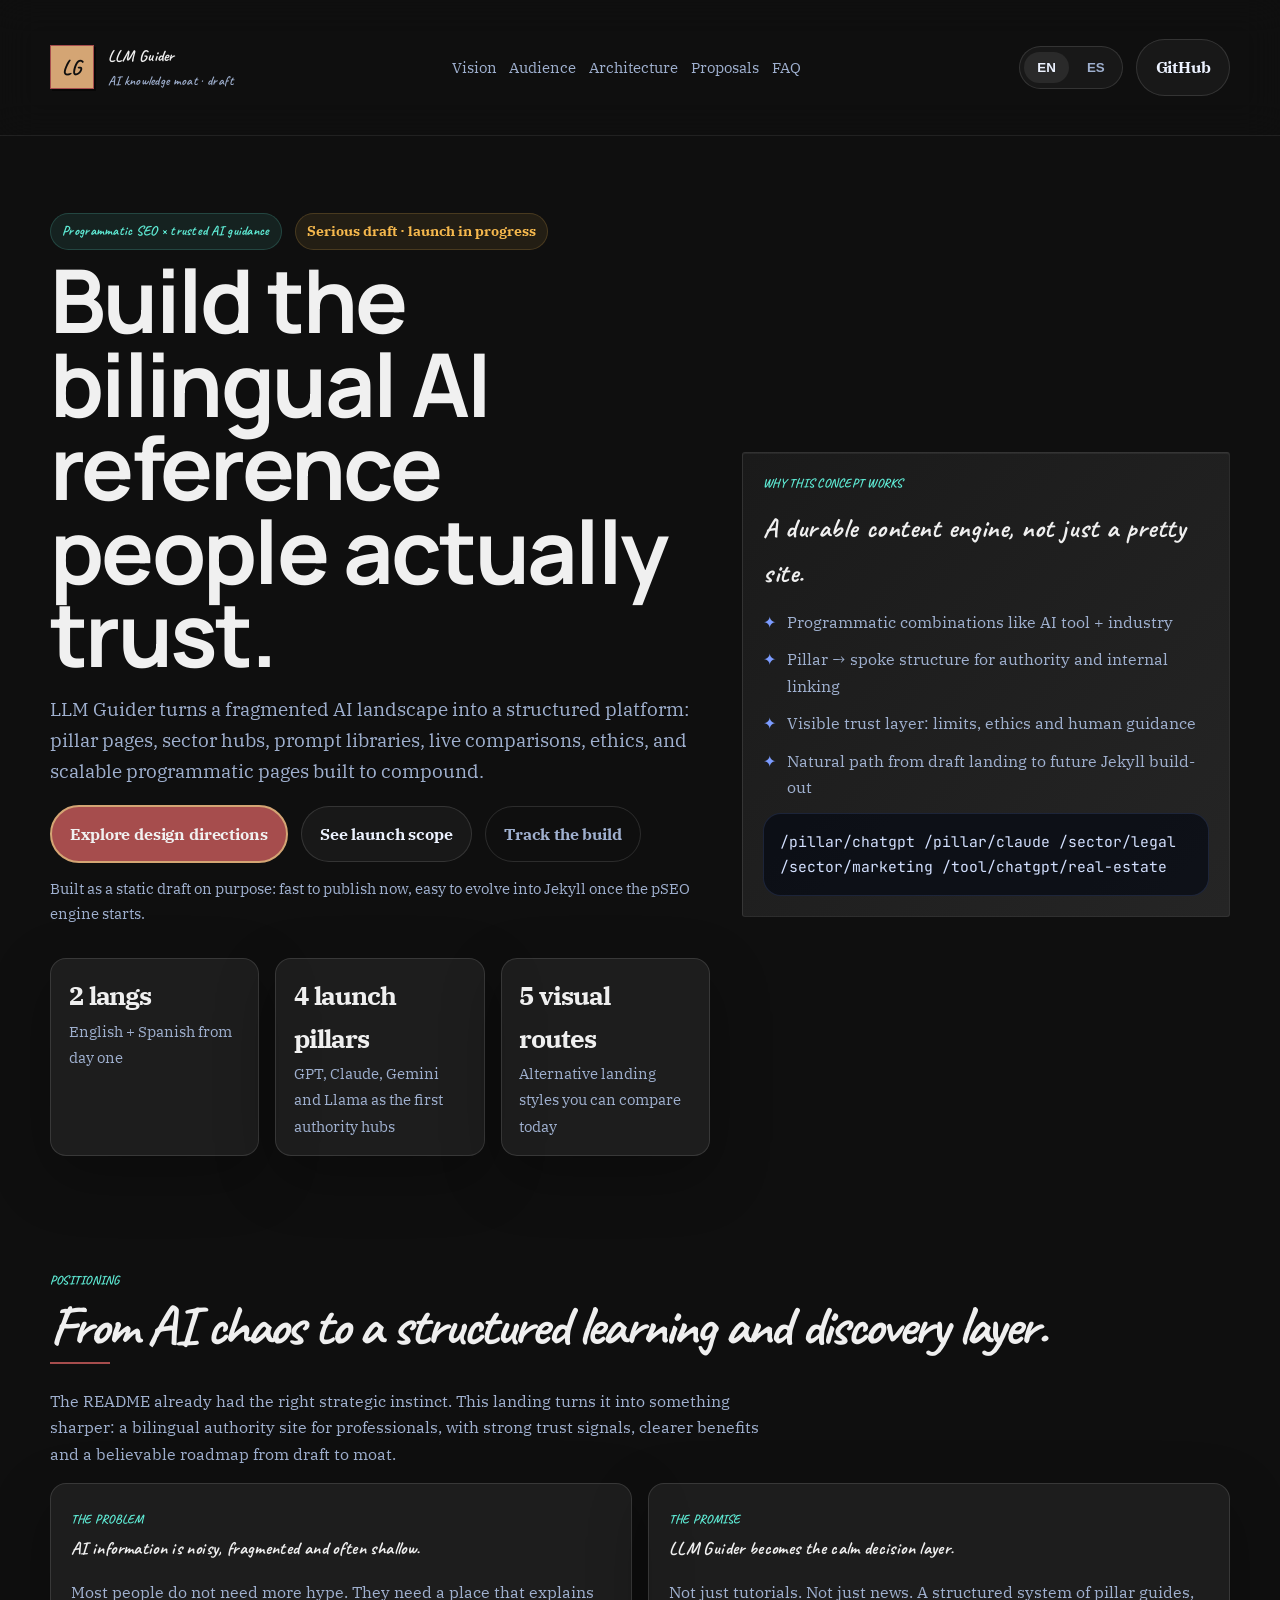
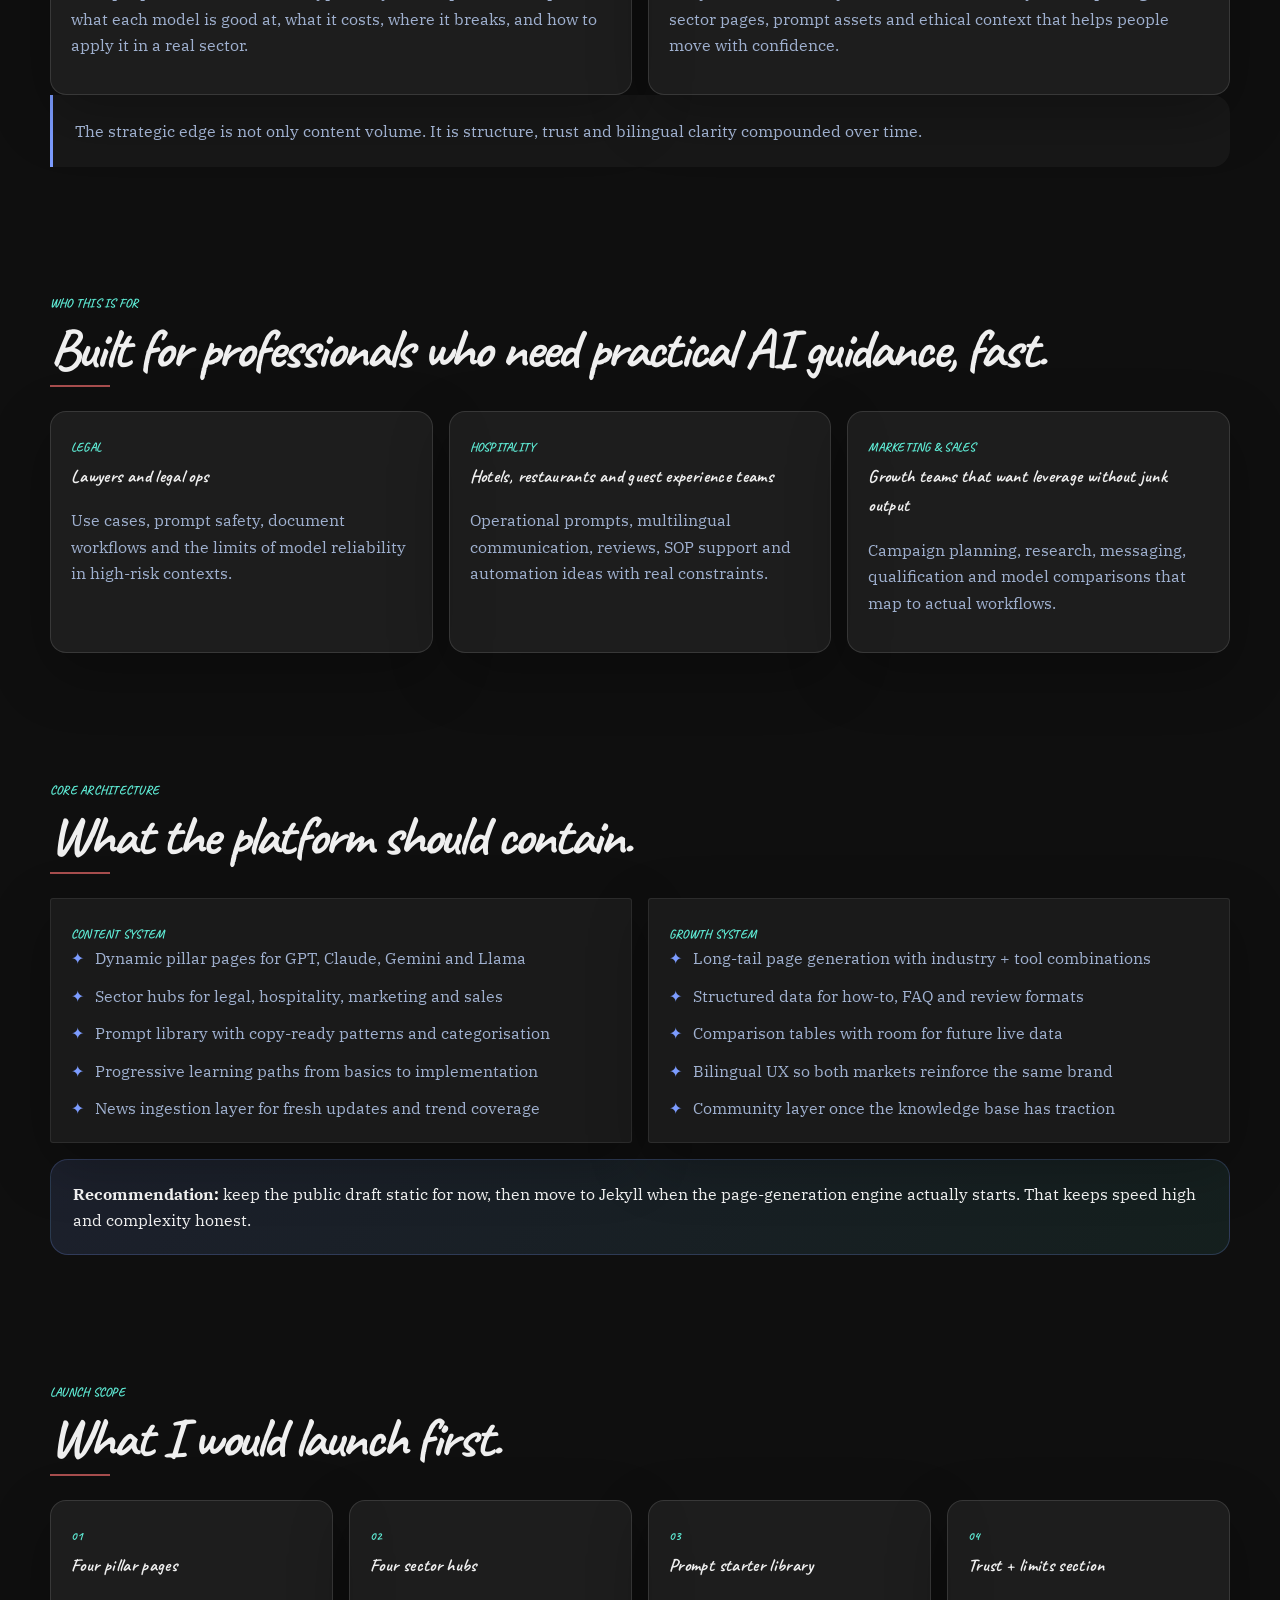
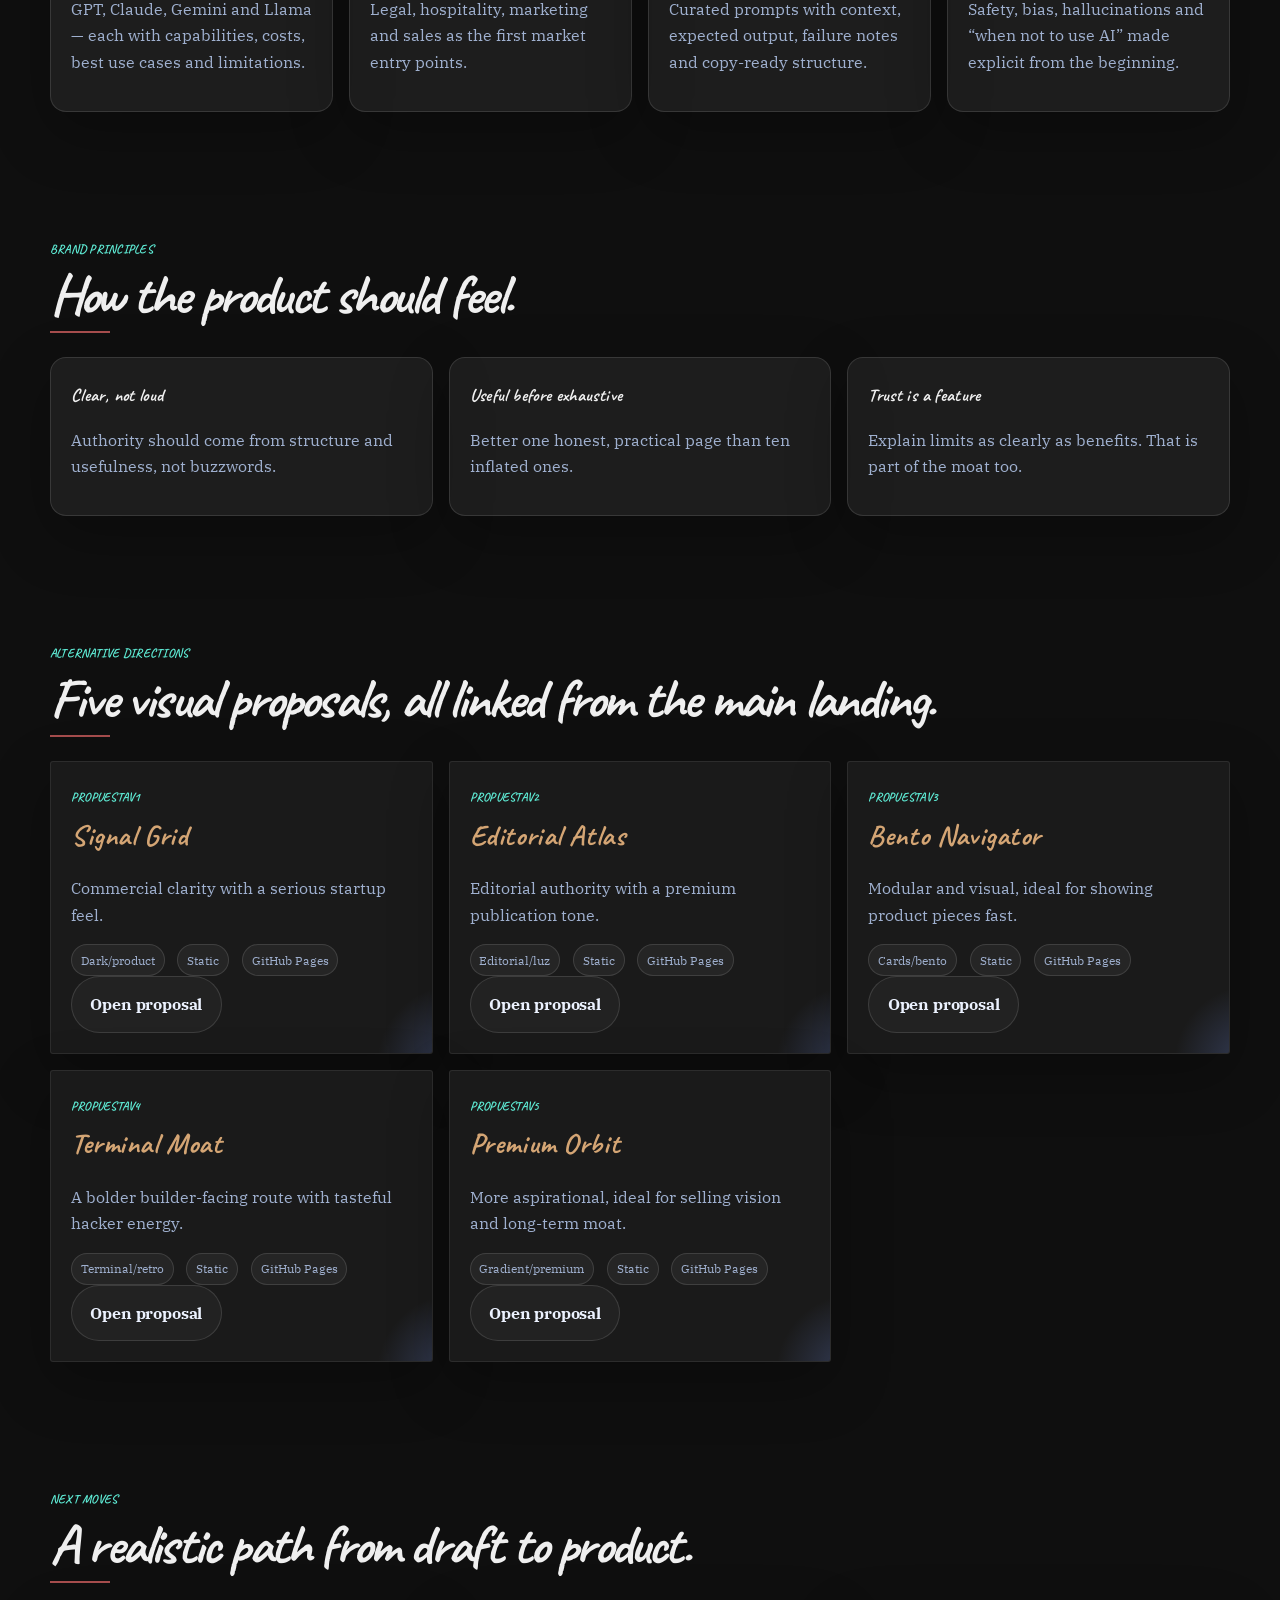
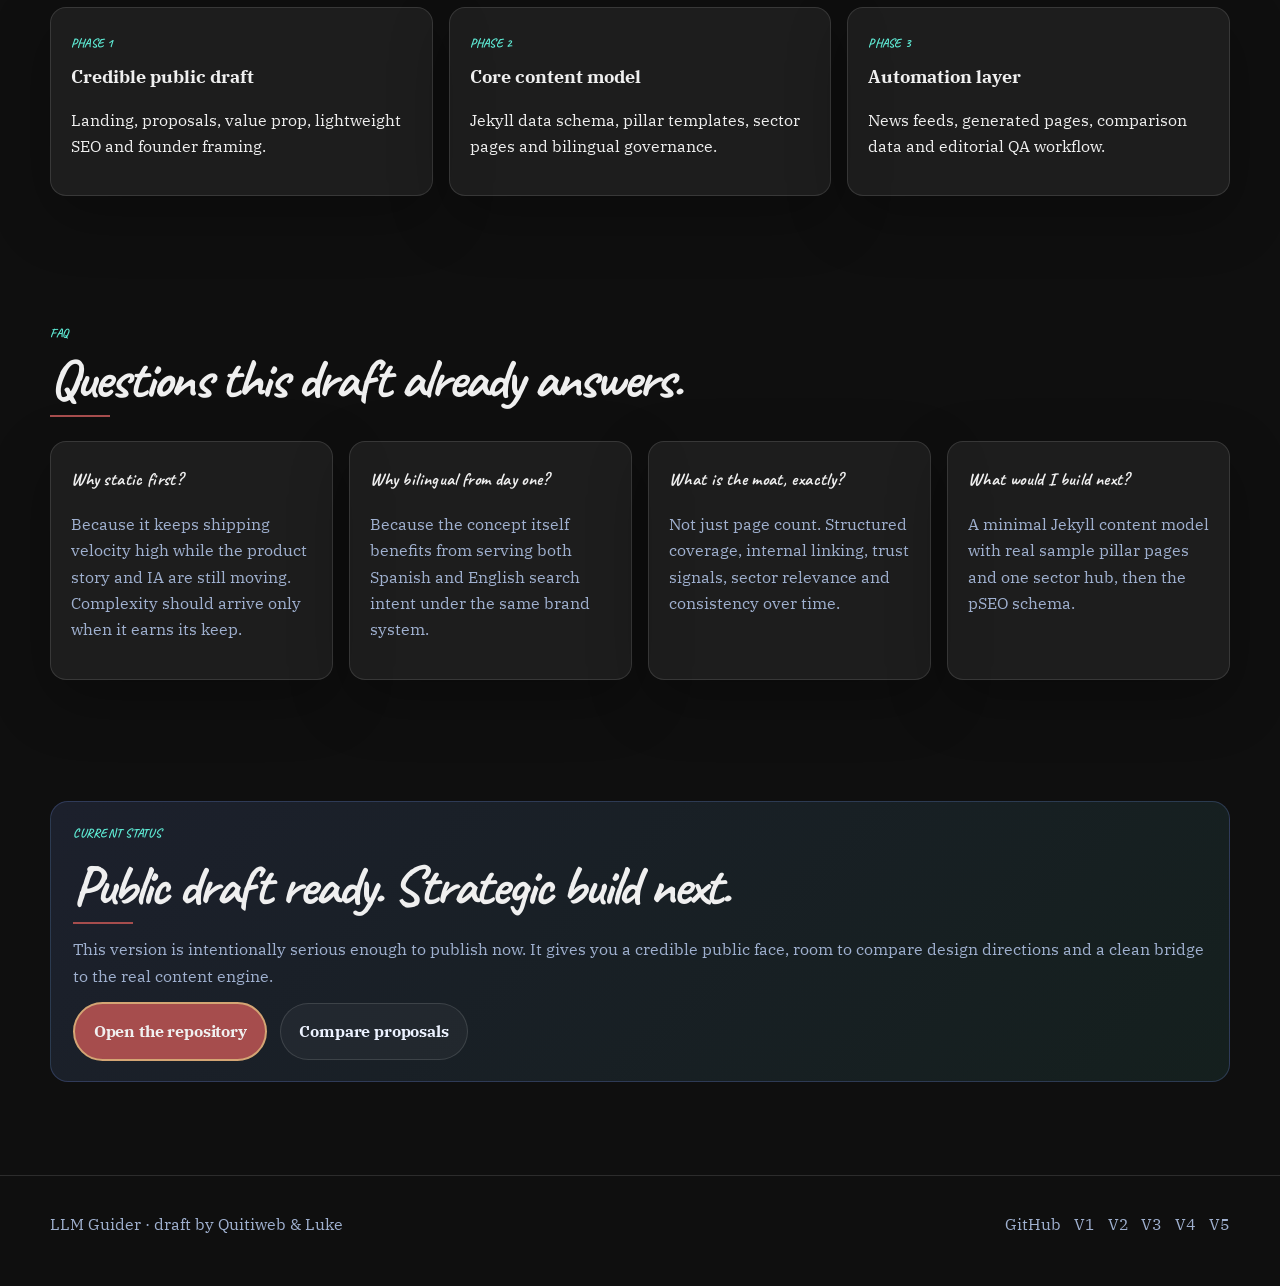
==== commit 6632e073: "Revamp all templates with bold, distinct aesthetic directions Complete redesign of 6 landing pages w" ====
--- a/index.html
+++ b/index.html
@@ -18,8 +18,116 @@
   <link rel="icon" href="/assets/favicon.svg" type="image/svg+xml">
   <link rel="preconnect" href="https://fonts.googleapis.com">
   <link rel="preconnect" href="https://fonts.gstatic.com" crossorigin>
-  <link href="https://fonts.googleapis.com/css2?family=Inter:wght@400;500;600;700;800&family=JetBrains+Mono:wght@400;600;700&family=Manrope:wght@600;700;800&display=swap" rel="stylesheet">
+  <link href="https://fonts.googleapis.com/css2?family=Inter:wght@400;500;600;700;800&family=JetBrains+Mono:wght@400;600;700&family=Manrope:wght@600;700;800&family=Caveat:wght@400;700&family=IBM+Plex+Serif:ital,wght@0,400;0,600;0,700;1,400&display=swap" rel="stylesheet">
   <link rel="stylesheet" href="/assets/site.css">
+  <style>
+    /* ══════════════════════════════════════════════════
+       DARK EDITORIAL MAGAZINE · Caveat + IBM Plex Serif
+       Hand-drawn headlines, serif body, modular card layout
+       ══════════════════════════════════════════════════ */
+    :root {
+      --paper-dark: #0f0f0f;
+      --paper-mid: #1a1a1a;
+      --paper-light: #f0f0f0;
+      --accent-gold: #d4a574;
+      --accent-rust: #a64d4d;
+      --text-primary: #efefef;
+      --text-secondary: #b8b8b8;
+      --border-color: rgba(255,255,255,0.08);
+      --radius: 3px;
+    }
+
+    body {
+      background: var(--paper-dark);
+      color: var(--text-primary);
+      font-family: 'IBM Plex Serif', Georgia, serif;
+      line-height: 1.65;
+    }
+
+    h1, h2, h3, .brand, .brand-mark, .eyebrow, .kicker, .display {
+      font-family: 'Caveat', cursive;
+      font-weight: 700;
+      letter-spacing: 0.02em;
+    }
+
+    .site-header {
+      background: transparent;
+      border-bottom: 1px solid var(--border-color);
+      padding: 1.5rem 0;
+    }
+
+    .brand-mark {
+      width: 44px;
+      height: 44px;
+      border-radius: 0;
+      background: var(--accent-gold);
+      color: var(--paper-dark);
+      font-size: 1.3rem;
+      border: 1px solid var(--accent-rust);
+      box-shadow: 2px 2px 0 rgba(0,0,0,0.5);
+    }
+
+    .hero h1 {
+      font-size: clamp(3.8rem, 10vw, 5.5rem);
+      line-height: 0.95;
+      color: var(--paper-light);
+      margin: 0.5rem 0 1rem;
+      letter-spacing: -0.03em;
+    }
+
+    .button-primary {
+      background: var(--accent-rust);
+      border: 2px solid var(--accent-gold);
+      color: var(--paper-light);
+    }
+
+    .button-primary:hover {
+      background: var(--accent-gold);
+      color: var(--paper-dark);
+    }
+
+    .card, .proposal-card {
+      background: var(--paper-mid);
+      border: 1px solid var(--border-color);
+      border-radius: var(--radius);
+    }
+
+    .card h3, .proposal-card h3 {
+      font-size: 1.8rem;
+      color: var(--accent-gold);
+      font-family: 'Caveat', cursive;
+      font-weight: 700;
+    }
+
+    .hero-card {
+      background: linear-gradient(135deg, var(--paper-mid), #252525);
+      border: 1px solid var(--border-color);
+      box-shadow: inset 0 1px 0 rgba(255,255,255,0.06);
+    }
+
+    .section h2 {
+      font-size: clamp(2rem, 5vw, 3.5rem);
+      color: var(--text-primary);
+      font-family: 'Caveat', cursive;
+      position: relative;
+      margin-bottom: 1.5rem;
+    }
+
+    .section h2::after {
+      content: '';
+      display: block;
+      width: 60px;
+      height: 2px;
+      background: var(--accent-rust);
+      margin-top: 0.5rem;
+    }
+
+    @media (max-width: 768px) {
+      .hero-grid {
+        grid-template-columns: 1fr;
+      }
+    }
+  </style>
   <script type="application/ld+json">{
     "@context": "https://schema.org",
     "@type": "WebSite",
